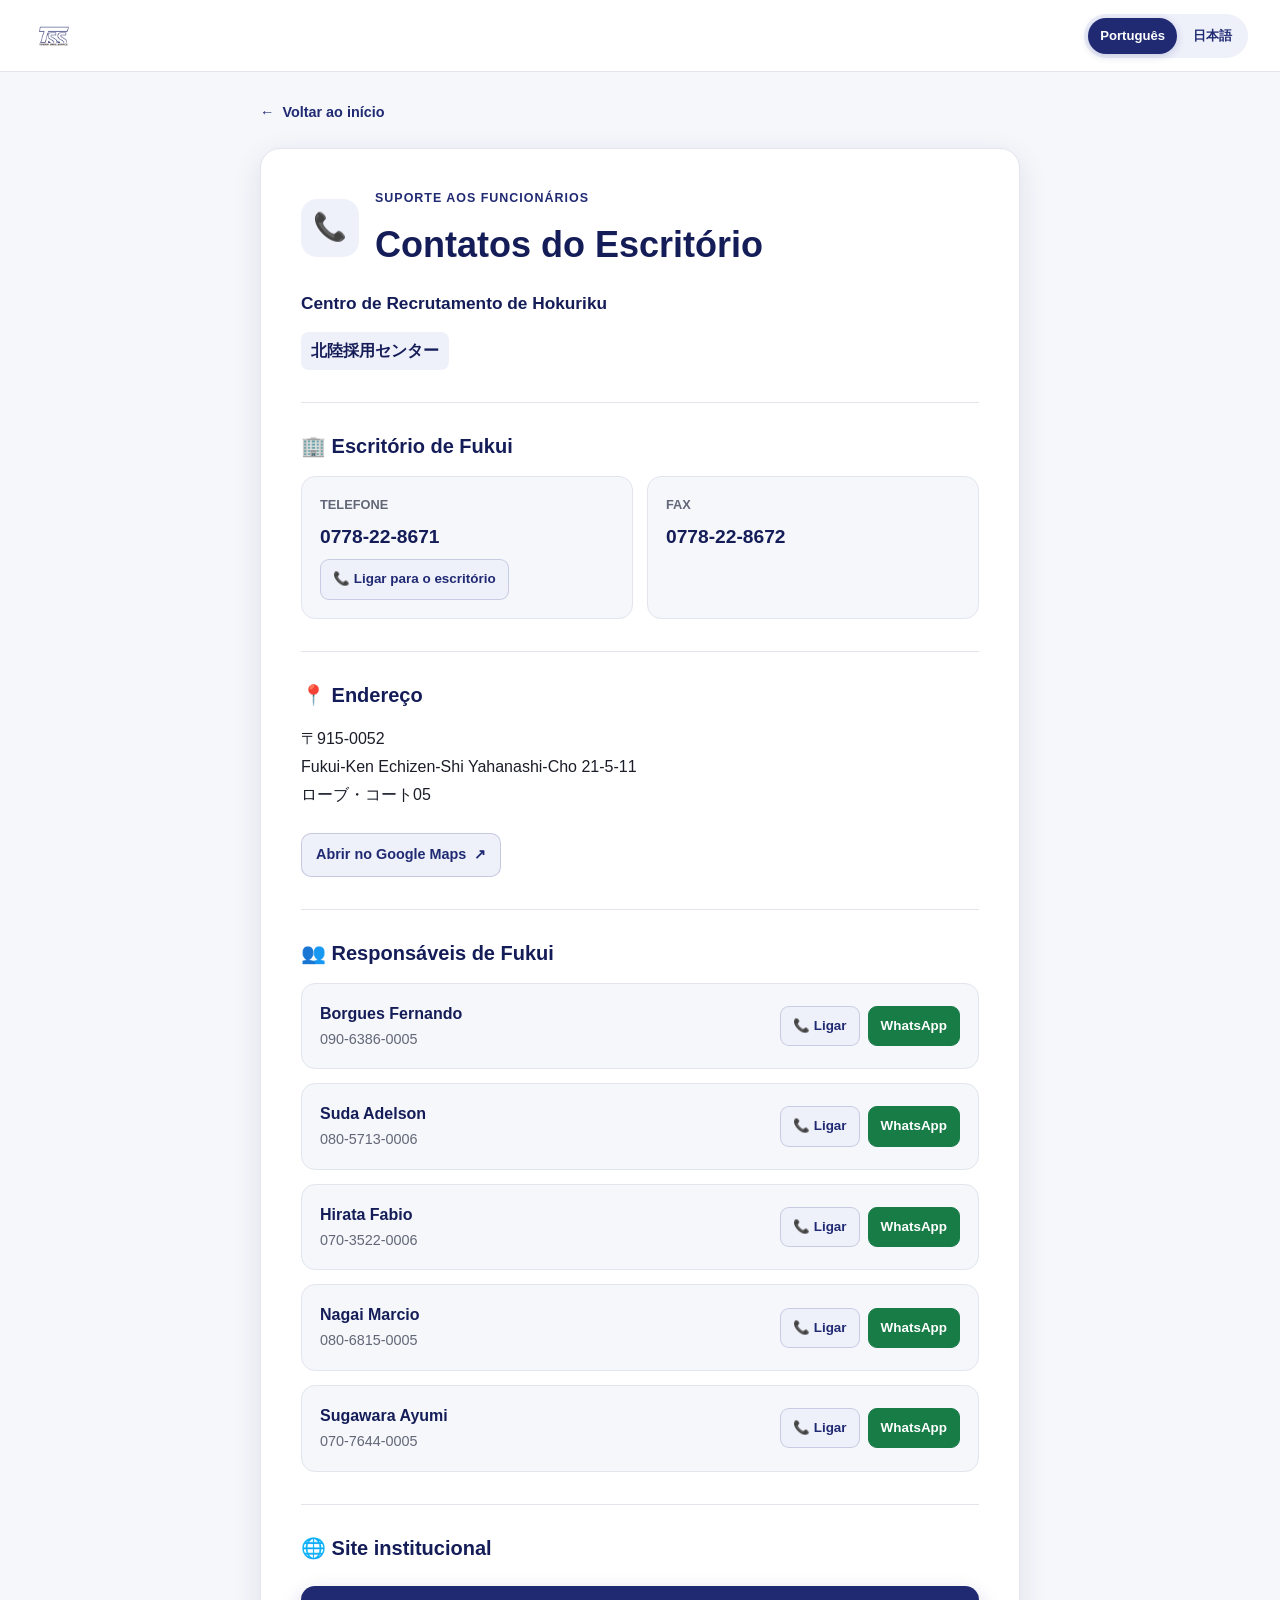
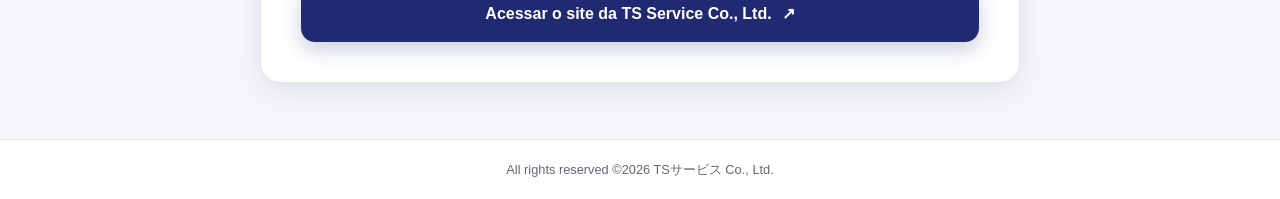
==== pages/contatos.html @ bd1fccc5 "Adiciona pagina de contatos do escritorio" ====
<!DOCTYPE html>
<html lang="pt-BR">
<head>
  <meta charset="UTF-8">
  <meta name="viewport" content="width=device-width, initial-scale=1.0">
  <meta name="robots" content="noindex, nofollow">

  <meta name="theme-color" content="#202a73">
  <meta
    name="description"
    content="Contatos do Centro de Recrutamento de Hokuriku"
  >

  <title>Contatos do Escritório | TS Service Fukui</title>

  <link rel="manifest" href="../manifest.webmanifest">
  <link rel="stylesheet" href="../css/styles.css">
</head>

<body
  data-title-pt="Contatos do Escritório | TS Service Fukui"
  data-title-ja="北陸採用センター連絡先 | TSサービス福井"
>
  <header class="site-header">
    <a class="brand" href="../index.html" aria-label="Portal TS Service Fukui">
      <img
        src="../assets/images/logo.png"
        alt="TS Service"
        class="brand-logo"
      >
    </a>

    <div class="language-selector" aria-label="Seleção de idioma">
      <button
        type="button"
        class="language-button is-active"
        data-language="pt"
      >
        Português
      </button>

      <button
        type="button"
        class="language-button"
        data-language="ja"
      >
        日本語
      </button>
    </div>
  </header>

  <main class="main-content article-page">
    <a class="back-link" href="../index.html">
      <span aria-hidden="true">←</span>
      <span
        data-pt="Voltar ao início"
        data-ja="トップページに戻る"
      >
        Voltar ao início
      </span>
    </a>

    <div data-lang-section="pt">
      <article class="article">
        <header class="article-header">
          <span class="article-icon" aria-hidden="true">📞</span>

          <div>
            <p class="article-label">Suporte aos funcionários</p>
            <h1>Contatos do Escritório</h1>
          </div>
        </header>

        <p class="article-introduction">
          Centro de Recrutamento de Hokuriku
        </p>

        <p class="japanese-term" lang="ja">北陸採用センター</p>

        <section class="content-section">
          <h2>🏢 Escritório de Fukui</h2>

          <div class="contact-grid">
            <div class="contact-card">
              <span class="contact-label">Telefone</span>
              <strong>0778-22-8671</strong>

              <a class="contact-action" href="tel:+81778228671">
                📞 Ligar para o escritório
              </a>
            </div>

            <div class="contact-card">
              <span class="contact-label">Fax</span>
              <strong>0778-22-8672</strong>
            </div>
          </div>
        </section>

        <section class="content-section">
          <h2>📍 Endereço</h2>

          <address class="office-address">
            〒915-0052<br>
            Fukui-Ken Echizen-Shi Yahanashi-Cho 21-5-11<br>
            ローブ・コート05
          </address>

          <a
            class="secondary-action"
            href="https://maps.app.goo.gl/MHJoUsSufLxQ39LE6"
            target="_blank"
            rel="noopener noreferrer"
          >
            Abrir no Google Maps
            <span aria-hidden="true">↗</span>
          </a>
        </section>

        <section class="content-section">
          <h2>👥 Responsáveis de Fukui</h2>

          <div class="responsible-list">
            <div class="responsible-card">
              <div>
                <strong>Borgues Fernando</strong>
                <span>090-6386-0005</span>
              </div>

              <div class="contact-actions">
                <a
                  class="contact-action"
                  href="tel:+819063860005"
                  aria-label="Ligar para Borgues Fernando"
                >
                  📞 Ligar
                </a>

                <a
                  class="contact-action whatsapp-action"
                  href="https://wa.me/819063860005"
                  target="_blank"
                  rel="noopener noreferrer"
                  aria-label="Enviar WhatsApp para Borgues Fernando"
                >
                  WhatsApp
                </a>
              </div>
            </div>

            <div class="responsible-card">
              <div>
                <strong>Suda Adelson</strong>
                <span>080-5713-0006</span>
              </div>

              <div class="contact-actions">
                <a
                  class="contact-action"
                  href="tel:+818057130006"
                  aria-label="Ligar para Suda Adelson"
                >
                  📞 Ligar
                </a>

                <a
                  class="contact-action whatsapp-action"
                  href="https://wa.me/818057130006"
                  target="_blank"
                  rel="noopener noreferrer"
                  aria-label="Enviar WhatsApp para Suda Adelson"
                >
                  WhatsApp
                </a>
              </div>
            </div>

            <div class="responsible-card">
              <div>
                <strong>Hirata Fabio</strong>
                <span>070-3522-0006</span>
              </div>

              <div class="contact-actions">
                <a
                  class="contact-action"
                  href="tel:+817035220006"
                  aria-label="Ligar para Hirata Fabio"
                >
                  📞 Ligar
                </a>

                <a
                  class="contact-action whatsapp-action"
                  href="https://wa.me/817035220006"
                  target="_blank"
                  rel="noopener noreferrer"
                  aria-label="Enviar WhatsApp para Hirata Fabio"
                >
                  WhatsApp
                </a>
              </div>
            </div>

            <div class="responsible-card">
              <div>
                <strong>Nagai Marcio</strong>
                <span>080-6815-0005</span>
              </div>

              <div class="contact-actions">
                <a
                  class="contact-action"
                  href="tel:+818068150005"
                  aria-label="Ligar para Nagai Marcio"
                >
                  📞 Ligar
                </a>

                <a
                  class="contact-action whatsapp-action"
                  href="https://wa.me/818068150005"
                  target="_blank"
                  rel="noopener noreferrer"
                  aria-label="Enviar WhatsApp para Nagai Marcio"
                >
                  WhatsApp
                </a>
              </div>
            </div>

            <div class="responsible-card">
              <div>
                <strong>Sugawara Ayumi</strong>
                <span>070-7644-0005</span>
              </div>

              <div class="contact-actions">
                <a
                  class="contact-action"
                  href="tel:+817076440005"
                  aria-label="Ligar para Sugawara Ayumi"
                >
                  📞 Ligar
                </a>

                <a
                  class="contact-action whatsapp-action"
                  href="https://wa.me/817076440005"
                  target="_blank"
                  rel="noopener noreferrer"
                  aria-label="Enviar WhatsApp para Sugawara Ayumi"
                >
                  WhatsApp
                </a>
              </div>
            </div>
          </div>
        </section>

        <section class="content-section">
          <h2>🌐 Site institucional</h2>

          <a
            class="primary-action"
            href="https://tsservice.co.jp/"
            target="_blank"
            rel="noopener noreferrer"
          >
            Acessar o site da TS Service Co., Ltd.
            <span aria-hidden="true">↗</span>
          </a>
        </section>
      </article>
    </div>

    <div data-lang-section="ja" hidden>
      <article class="article">
        <header class="article-header">
          <span class="article-icon" aria-hidden="true">📞</span>

          <div>
            <p class="article-label">従業員サポート</p>
            <h1>北陸採用センター連絡先</h1>
          </div>
        </header>

        <p class="article-introduction">TSサービス株式会社 北陸採用センター</p>

        <section class="content-section">
          <h2>🏢 福井事務所</h2>

          <div class="contact-grid">
            <div class="contact-card">
              <span class="contact-label">電話</span>
              <strong>0778-22-8671</strong>

              <a class="contact-action" href="tel:+81778228671">
                📞 事務所へ電話する
              </a>
            </div>

            <div class="contact-card">
              <span class="contact-label">FAX</span>
              <strong>0778-22-8672</strong>
            </div>
          </div>
        </section>

        <section class="content-section">
          <h2>📍 所在地</h2>

          <address class="office-address">
            〒915-0052<br>
            福井県越前市矢放町21-5-11<br>
            ローブ・コート05
          </address>

          <a
            class="secondary-action"
            href="https://maps.app.goo.gl/MHJoUsSufLxQ39LE6"
            target="_blank"
            rel="noopener noreferrer"
          >
            Googleマップで開く
            <span aria-hidden="true">↗</span>
          </a>
        </section>

        <section class="content-section">
          <h2>👥 福井担当者</h2>

          <div class="responsible-list">
            <div class="responsible-card">
              <div>
                <strong>ボルゲス フェルナンド</strong>
                <span>090-6386-0005</span>
              </div>

              <div class="contact-actions">
                <a class="contact-action" href="tel:+819063860005">
                  📞 電話
                </a>

                <a
                  class="contact-action whatsapp-action"
                  href="https://wa.me/819063860005"
                  target="_blank"
                  rel="noopener noreferrer"
                >
                  WhatsApp
                </a>
              </div>
            </div>

            <div class="responsible-card">
              <div>
                <strong>須田 アデルソン</strong>
                <span>080-5713-0006</span>
              </div>

              <div class="contact-actions">
                <a class="contact-action" href="tel:+818057130006">
                  📞 電話
                </a>

                <a
                  class="contact-action whatsapp-action"
                  href="https://wa.me/818057130006"
                  target="_blank"
                  rel="noopener noreferrer"
                >
                  WhatsApp
                </a>
              </div>
            </div>

            <div class="responsible-card">
              <div>
                <strong>平田 ファビオ</strong>
                <span>070-3522-0006</span>
              </div>

              <div class="contact-actions">
                <a class="contact-action" href="tel:+817035220006">
                  📞 電話
                </a>

                <a
                  class="contact-action whatsapp-action"
                  href="https://wa.me/817035220006"
                  target="_blank"
                  rel="noopener noreferrer"
                >
                  WhatsApp
                </a>
              </div>
            </div>

            <div class="responsible-card">
              <div>
                <strong>長井 マルシオ</strong>
                <span>080-6815-0005</span>
              </div>

              <div class="contact-actions">
                <a class="contact-action" href="tel:+818068150005">
                  📞 電話
                </a>

                <a
                  class="contact-action whatsapp-action"
                  href="https://wa.me/818068150005"
                  target="_blank"
                  rel="noopener noreferrer"
                >
                  WhatsApp
                </a>
              </div>
            </div>

            <div class="responsible-card">
              <div>
                <strong>菅原 アユミ</strong>
                <span>070-7644-0005</span>
              </div>

              <div class="contact-actions">
                <a class="contact-action" href="tel:+817076440005">
                  📞 電話
                </a>

                <a
                  class="contact-action whatsapp-action"
                  href="https://wa.me/817076440005"
                  target="_blank"
                  rel="noopener noreferrer"
                >
                  WhatsApp
                </a>
              </div>
            </div>
          </div>
        </section>

        <section class="content-section">
          <h2>🌐 会社ウェブサイト</h2>

          <a
            class="primary-action"
            href="https://tsservice.co.jp/"
            target="_blank"
            rel="noopener noreferrer"
          >
            TSサービス株式会社公式サイトを開く
            <span aria-hidden="true">↗</span>
          </a>
        </section>
      </article>
    </div>
  </main>

  <footer class="site-footer">
    <p>All rights reserved ©2026 TSサービス Co., Ltd.</p>
  </footer>

  <script src="../js/app.js"></script>
</body>
</html>
---- css/styles.css ----
:root {
  --color-primary: #202a73;
  --color-primary-dark: #151d58;
  --color-primary-soft: #eef0fa;
  --color-background: #f5f7fb;
  --color-surface: #ffffff;
  --color-text: #1b1d29;
  --color-text-soft: #626777;
  --color-border: #e2e5ee;
  --color-shadow: rgba(25, 32, 80, 0.1);

  --content-width: 760px;
  --border-radius: 16px;
}

* {
  box-sizing: border-box;
}

html {
  min-height: 100%;
  background: var(--color-background);
}

body {
  min-height: 100vh;
  margin: 0;
  display: flex;
  flex-direction: column;
  color: var(--color-text);
  background: var(--color-background);
  font-family:
    Inter,
    "Noto Sans JP",
    "Yu Gothic",
    "Hiragino Kaku Gothic ProN",
    "Segoe UI",
    sans-serif;
  line-height: 1.5;
}

button,
a {
  -webkit-tap-highlight-color: transparent;
}

.site-header {
  min-height: 72px;
  padding: 12px 20px;
  display: flex;
  align-items: center;
  justify-content: space-between;
  gap: 16px;
  background: var(--color-surface);
  border-bottom: 1px solid var(--color-border);
}

.brand {
  display: inline-flex;
  align-items: center;
}

.brand-logo {
  display: block;
  width: auto;
  height: 44px;
  object-fit: contain;
}

.language-selector {
  padding: 4px;
  display: flex;
  flex-shrink: 0;
  gap: 4px;
  background: var(--color-primary-soft);
  border-radius: 999px;
}

.language-button {
  min-height: 36px;
  padding: 6px 12px;
  border: 0;
  border-radius: 999px;
  color: var(--color-primary);
  background: transparent;
  font: inherit;
  font-size: 0.82rem;
  font-weight: 700;
  cursor: pointer;
}

.language-button.is-active {
  color: #ffffff;
  background: var(--color-primary);
  box-shadow: 0 2px 8px rgba(32, 42, 115, 0.2);
}

.main-content {
  width: min(100% - 32px, var(--content-width));
  margin: 0 auto;
  padding: 48px 0 56px;
  flex: 1;
}

.hero {
  margin-bottom: 32px;
  text-align: center;
}

.hero-label {
  margin: 0 0 8px;
  color: var(--color-primary);
  font-size: 0.85rem;
  font-weight: 800;
  letter-spacing: 0.08em;
  text-transform: uppercase;
}

.hero h1 {
  margin: 0;
  color: var(--color-primary-dark);
  font-size: clamp(1.9rem, 6vw, 2.7rem);
  line-height: 1.15;
}

.hero-description {
  margin: 14px auto 0;
  color: var(--color-text-soft);
  font-size: 1rem;
}

.services {
  display: grid;
  gap: 14px;
}

.service-card {
  min-height: 88px;
  padding: 16px;
  display: grid;
  grid-template-columns: 48px 1fr auto;
  align-items: center;
  gap: 14px;
  color: var(--color-text);
  background: var(--color-surface);
  border: 1px solid var(--color-border);
  border-radius: var(--border-radius);
  box-shadow: 0 6px 24px var(--color-shadow);
  text-decoration: none;
  transition:
    transform 160ms ease,
    border-color 160ms ease,
    box-shadow 160ms ease;
}

.service-card:hover {
  transform: translateY(-2px);
  border-color: rgba(32, 42, 115, 0.35);
  box-shadow: 0 10px 28px rgba(25, 32, 80, 0.15);
}

.service-card:active {
  transform: scale(0.99);
}

.service-card:focus-visible,
.language-button:focus-visible {
  outline: 3px solid rgba(32, 42, 115, 0.3);
  outline-offset: 3px;
}

.service-icon {
  width: 48px;
  height: 48px;
  display: grid;
  place-items: center;
  background: var(--color-primary-soft);
  border-radius: 14px;
  font-size: 1.45rem;
}

.service-content {
  min-width: 0;
  display: flex;
  flex-direction: column;
  gap: 3px;
}

.service-content strong {
  color: var(--color-primary-dark);
  font-size: 1rem;
  line-height: 1.3;
}

.service-content small {
  color: var(--color-text-soft);
  font-size: 0.82rem;
  line-height: 1.35;
}

.service-arrow {
  color: var(--color-primary);
  font-size: 1.7rem;
  font-weight: 400;
}

.site-footer {
  padding: 20px;
  color: var(--color-text-soft);
  background: var(--color-surface);
  border-top: 1px solid var(--color-border);
  text-align: center;
  font-size: 0.8rem;
}

.site-footer p {
  margin: 0;
}

@media (min-width: 720px) {
  .site-header {
    padding-right: 32px;
    padding-left: 32px;
  }

  .main-content {
    padding-top: 64px;
  }

  .services {
    grid-template-columns: repeat(2, minmax(0, 1fr));
  }

  .service-card:last-child {
    grid-column: 1 / -1;
  }
}

@media (max-width: 480px) {
  .site-header {
    align-items: flex-start;
  }

  .brand-logo {
    height: 38px;
  }

  .language-button {
    padding-right: 9px;
    padding-left: 9px;
    font-size: 0.74rem;
  }

  .main-content {
    width: min(100% - 24px, var(--content-width));
    padding-top: 36px;
  }

  .service-card {
    min-height: 82px;
    padding: 14px;
    grid-template-columns: 44px 1fr auto;
    gap: 12px;
  }

  .service-icon {
    width: 44px;
    height: 44px;
    border-radius: 12px;
    font-size: 1.3rem;
  }
}

@media (prefers-reduced-motion: reduce) {
  *,
  *::before,
  *::after {
    scroll-behavior: auto !important;
    transition: none !important;
  }
}

/* Páginas explicativas */

.article-page {
  padding-top: 28px;
}

.back-link {
  width: fit-content;
  margin-bottom: 24px;
  display: inline-flex;
  align-items: center;
  gap: 8px;
  color: var(--color-primary);
  font-size: 0.9rem;
  font-weight: 700;
  text-decoration: none;
}

.back-link:hover {
  text-decoration: underline;
}

.article {
  padding: clamp(20px, 5vw, 40px);
  background: var(--color-surface);
  border: 1px solid var(--color-border);
  border-radius: 20px;
  box-shadow: 0 8px 30px var(--color-shadow);
}

.article-header {
  margin-bottom: 24px;
  display: flex;
  align-items: center;
  gap: 16px;
}

.article-icon {
  width: 58px;
  height: 58px;
  display: grid;
  flex: 0 0 58px;
  place-items: center;
  background: var(--color-primary-soft);
  border-radius: 16px;
  font-size: 1.7rem;
}

.article-label {
  margin: 0 0 4px;
  color: var(--color-primary);
  font-size: 0.78rem;
  font-weight: 800;
  letter-spacing: 0.08em;
  text-transform: uppercase;
}

.article h1 {
  margin: 0;
  color: var(--color-primary-dark);
  font-size: clamp(1.6rem, 5vw, 2.25rem);
  line-height: 1.2;
}

.article h2 {
  margin: 0 0 16px;
  color: var(--color-primary-dark);
  font-size: 1.25rem;
  line-height: 1.35;
}

.article h3 {
  margin: 0 0 10px;
  color: var(--color-text);
  font-size: 1.05rem;
  line-height: 1.4;
}

.article p {
  margin: 0 0 16px;
}

.article-introduction {
  color: var(--color-primary-dark);
  font-size: 1.08rem;
  font-weight: 650;
}

.content-section {
  margin-top: 32px;
  padding-top: 30px;
  border-top: 1px solid var(--color-border);
}

.notice {
  margin: 28px 0;
  padding: 20px;
  border: 1px solid;
  border-radius: 14px;
}

.notice h2 {
  font-size: 1.05rem;
}

.notice p:last-child {
  margin-bottom: 0;
}

.notice-danger {
  color: #651e27;
  background: #fff3f4;
  border-color: #efb8be;
}

.notice-danger h2 {
  color: #8b1f2d;
}

.notice-google {
  color: #25345d;
  background: #f0f5ff;
  border-color: #bfd0f5;
}

.notice-google h2 {
  color: #1b3f88;
}

.check-list {
  margin: 16px 0 0;
  padding: 0;
  display: grid;
  gap: 12px;
  list-style: none;
}

.check-list li {
  position: relative;
  padding-left: 28px;
}

.check-list li::before {
  position: absolute;
  top: 0;
  left: 0;
  color: var(--color-primary);
  content: "✓";
  font-weight: 900;
}

.step-list {
  margin: 20px 0 0;
  padding: 0;
  display: grid;
  gap: 18px;
  list-style: none;
}

.step-list > li {
  padding: 20px;
  display: grid;
  grid-template-columns: 38px 1fr;
  gap: 14px;
  background: var(--color-background);
  border: 1px solid var(--color-border);
  border-radius: 14px;
}

.step-list p:last-child {
  margin-bottom: 0;
}

.step-number {
  width: 38px;
  height: 38px;
  display: grid;
  place-items: center;
  color: #ffffff;
  background: var(--color-primary);
  border-radius: 50%;
  font-weight: 800;
}

.japanese-term {
  width: fit-content;
  padding: 7px 10px;
  color: var(--color-primary-dark);
  background: var(--color-primary-soft);
  border-radius: 8px;
  font-weight: 700;
}

.title-japanese {
  margin-top: 4px;
  display: block;
  color: var(--color-text-soft);
  font-size: 0.9em;
  font-weight: 600;
}

.instruction-image {
  margin: 24px 0 0;
  padding: 12px;
  overflow: hidden;
  background: var(--color-background);
  border: 1px solid var(--color-border);
  border-radius: 14px;
}

.instruction-image img {
  width: 100%;
  height: auto;
  display: block;
  border-radius: 9px;
}

.instruction-image figcaption {
  padding: 12px 4px 2px;
  color: var(--color-text-soft);
  font-size: 0.84rem;
  text-align: center;
}

.primary-action {
  min-height: 56px;
  margin-top: 24px;
  padding: 14px 20px;
  display: flex;
  align-items: center;
  justify-content: center;
  gap: 10px;
  color: #ffffff;
  background: var(--color-primary);
  border-radius: 14px;
  box-shadow: 0 8px 20px rgba(32, 42, 115, 0.22);
  font-size: 1rem;
  font-weight: 800;
  text-align: center;
  text-decoration: none;
  transition:
    transform 160ms ease,
    background-color 160ms ease;
}

.primary-action:hover {
  background: var(--color-primary-dark);
  transform: translateY(-2px);
}

.primary-action:active {
  transform: scale(0.99);
}

.primary-action:focus-visible,
.back-link:focus-visible {
  outline: 3px solid rgba(32, 42, 115, 0.3);
  outline-offset: 3px;
}

@media (max-width: 480px) {
  .article-page {
    padding-top: 20px;
  }

  .article {
    padding: 20px 16px;
    border-radius: 16px;
  }

  .article-header {
    align-items: flex-start;
  }

  .article-icon {
    width: 50px;
    height: 50px;
    flex-basis: 50px;
    border-radius: 14px;
    font-size: 1.45rem;
  }

  .notice {
    padding: 17px 15px;
  }

  .step-list > li {
    padding: 16px 14px;
    grid-template-columns: 34px 1fr;
    gap: 11px;
  }

  .step-number {
    width: 34px;
    height: 34px;
  }
}

.secondary-action {
  width: fit-content;
  min-height: 44px;
  margin-top: 8px;
  padding: 10px 14px;
  display: inline-flex;
  align-items: center;
  justify-content: center;
  gap: 8px;
  color: var(--color-primary);
  background: var(--color-primary-soft);
  border: 1px solid rgba(32, 42, 115, 0.2);
  border-radius: 10px;
  font-size: 0.9rem;
  font-weight: 750;
  text-decoration: none;
}

.secondary-action:hover {
  background: #e2e6f7;
}

.secondary-action:focus-visible {
  outline: 3px solid rgba(32, 42, 115, 0.3);
  outline-offset: 3px;
}

[hidden] {
  display: none !important;
}

.connection-banner {
  position: fixed;
  right: 16px;
  bottom: 16px;
  left: 16px;
  z-index: 1000;
  max-width: 680px;
  margin: 0 auto;
  padding: 13px 18px;
  color: #5d4300;
  background: #fff4c7;
  border: 1px solid #e4c765;
  border-radius: 12px;
  box-shadow: 0 8px 28px rgba(45, 36, 5, 0.18);
  font-size: 0.9rem;
  font-weight: 700;
  text-align: center;
}

/* Página de contatos */

.contact-grid {
  display: grid;
  gap: 14px;
}

.contact-card,
.responsible-card {
  padding: 18px;
  background: var(--color-background);
  border: 1px solid var(--color-border);
  border-radius: 14px;
}

.contact-card {
  display: flex;
  flex-direction: column;
  align-items: flex-start;
  gap: 8px;
}

.contact-label {
  color: var(--color-text-soft);
  font-size: 0.8rem;
  font-weight: 750;
  text-transform: uppercase;
}

.contact-card strong {
  color: var(--color-primary-dark);
  font-size: 1.2rem;
}

.responsible-list {
  display: grid;
  gap: 14px;
}

.responsible-card {
  display: flex;
  align-items: center;
  justify-content: space-between;
  gap: 18px;
}

.responsible-card > div:first-child {
  min-width: 0;
  display: flex;
  flex-direction: column;
  gap: 3px;
}

.responsible-card strong {
  color: var(--color-primary-dark);
}

.responsible-card span {
  color: var(--color-text-soft);
  font-size: 0.9rem;
}

.contact-actions {
  display: flex;
  flex-shrink: 0;
  gap: 8px;
}

.contact-action {
  min-height: 40px;
  padding: 9px 12px;
  display: inline-flex;
  align-items: center;
  justify-content: center;
  gap: 5px;
  color: var(--color-primary);
  background: var(--color-primary-soft);
  border: 1px solid rgba(32, 42, 115, 0.18);
  border-radius: 9px;
  font-size: 0.84rem;
  font-weight: 750;
  text-decoration: none;
}

.contact-action:hover {
  background: #e2e6f7;
}

.whatsapp-action {
  color: #ffffff;
  background: #187c47;
  border-color: #187c47;
}

.whatsapp-action:hover {
  background: #12683a;
}

.contact-action:focus-visible {
  outline: 3px solid rgba(32, 42, 115, 0.3);
  outline-offset: 3px;
}

.office-address {
  margin-bottom: 16px;
  color: var(--color-text);
  font-size: 1rem;
  font-style: normal;
  line-height: 1.75;
}

@media (min-width: 600px) {
  .contact-grid {
    grid-template-columns: repeat(2, minmax(0, 1fr));
  }
}

@media (max-width: 580px) {
  .responsible-card {
    align-items: stretch;
    flex-direction: column;
  }

  .contact-actions {
    width: 100%;
  }

  .contact-actions .contact-action {
    flex: 1;
  }
}
/* Acesso aos contatos na página inicial */

.support-section {
  margin-top: 34px;
  padding-top: 28px;
  border-top: 1px solid var(--color-border);
}

.support-label {
  margin: 0 0 10px;
  color: var(--color-text-soft);
  font-size: 0.82rem;
  font-weight: 750;
  text-transform: uppercase;
}

.support-card {
  min-height: 76px;
  padding: 15px 17px;
  display: grid;
  grid-template-columns: 44px 1fr auto;
  align-items: center;
  gap: 13px;
  color: var(--color-text);
  background: var(--color-primary-soft);
  border: 1px solid rgba(32, 42, 115, 0.18);
  border-radius: 14px;
  text-decoration: none;
}

.support-card:hover {
  border-color: rgba(32, 42, 115, 0.4);
}

.support-icon {
  width: 44px;
  height: 44px;
  display: grid;
  place-items: center;
  background: #ffffff;
  border-radius: 12px;
  font-size: 1.3rem;
}

.support-card > span:nth-child(2) {
  min-width: 0;
  display: flex;
  flex-direction: column;
  gap: 3px;
}

.support-card strong {
  color: var(--color-primary-dark);
}

.support-card small {
  color: var(--color-text-soft);
  font-size: 0.8rem;
}

.support-card:focus-visible {
  outline: 3px solid rgba(32, 42, 115, 0.3);
  outline-offset: 3px;
}
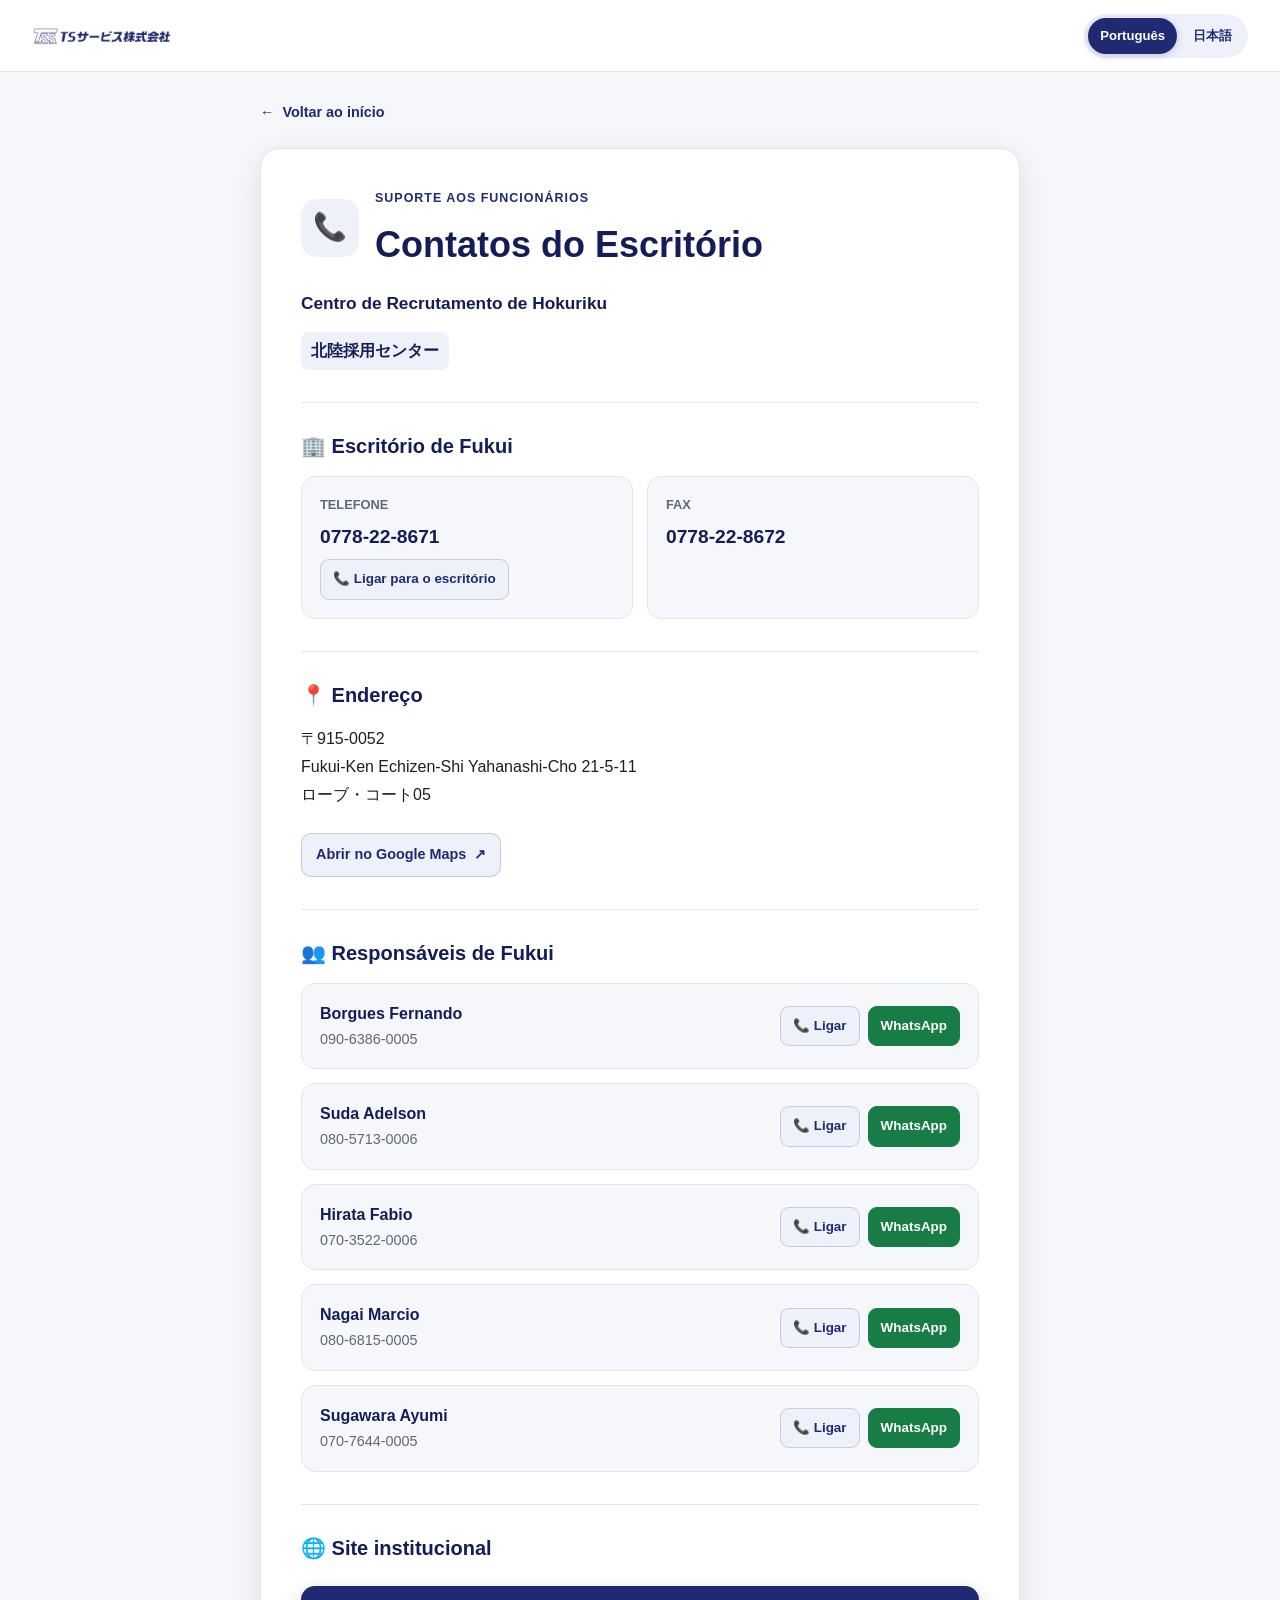
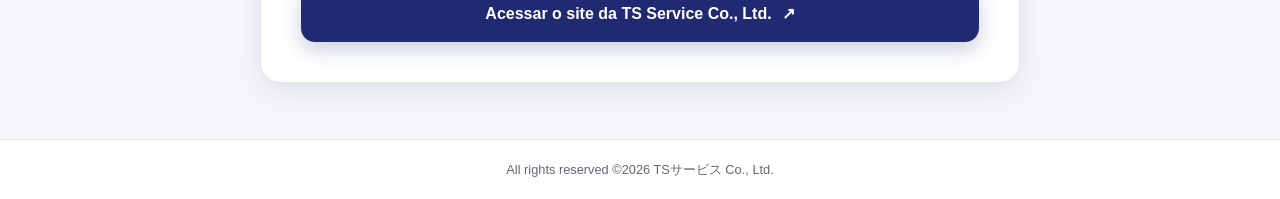
==== commit fc39a1a9: "Alteracao na logo para horizontal nas demais paginas" ====
--- a/pages/contatos.html
+++ b/pages/contatos.html
@@ -24,7 +24,7 @@
   <header class="site-header">
     <a class="brand" href="../index.html" aria-label="Portal TS Service Fukui">
       <img
-        src="../assets/images/logo.png"
+        src="../assets/images/logo-horizontal.png"
         alt="TS Service"
         class="brand-logo"
       >
--- a/css/styles.css
+++ b/css/styles.css
@@ -62,8 +62,9 @@
 
 .brand-logo {
   display: block;
-  width: auto;
-  height: 44px;
+  width: min(140px, calc(100vw - 140px));
+  height: auto;
+  max-height: 55px;
   object-fit: contain;
 }
 
@@ -822,4 +823,296 @@
 .support-card:focus-visible {
   outline: 3px solid rgba(32, 42, 115, 0.3);
   outline-offset: 3px;
+}
+/* Instalação da PWA */
+
+.install-card {
+  width: 100%;
+  margin-top: 12px;
+  font: inherit;
+  text-align: left;
+  cursor: pointer;
+}
+
+.install-modal {
+  position: fixed;
+  inset: 0;
+  z-index: 2000;
+  display: grid;
+  place-items: center;
+  padding: 20px;
+}
+
+.install-backdrop {
+  position: absolute;
+  inset: 0;
+  background: rgba(12, 16, 42, 0.62);
+  backdrop-filter: blur(3px);
+}
+
+.install-dialog {
+  position: relative;
+  z-index: 1;
+  width: min(100%, 480px);
+  max-height: min(720px, calc(100vh - 40px));
+  padding: 28px;
+  overflow-y: auto;
+  background: var(--color-surface);
+  border-radius: 20px;
+  box-shadow: 0 20px 60px rgba(12, 16, 42, 0.3);
+}
+
+.install-dialog-icon {
+  width: 54px;
+  height: 54px;
+  margin-bottom: 16px;
+  display: grid;
+  place-items: center;
+  background: var(--color-primary-soft);
+  border-radius: 15px;
+  font-size: 1.6rem;
+}
+
+.install-dialog h2 {
+  margin: 0 38px 18px 0;
+  color: var(--color-primary-dark);
+  font-size: 1.45rem;
+  line-height: 1.25;
+}
+
+.install-close {
+  position: absolute;
+  top: 16px;
+  right: 16px;
+  width: 38px;
+  height: 38px;
+  display: grid;
+  place-items: center;
+  color: var(--color-text-soft);
+  background: var(--color-background);
+  border: 1px solid var(--color-border);
+  border-radius: 50%;
+  font-size: 1.55rem;
+  line-height: 1;
+  cursor: pointer;
+}
+
+.install-instructions {
+  color: var(--color-text);
+}
+
+.install-instructions p {
+  margin: 0 0 16px;
+}
+
+.install-instructions ol {
+  margin: 0;
+  padding-left: 24px;
+  display: grid;
+  gap: 12px;
+}
+
+.install-instructions li {
+  padding-left: 4px;
+}
+
+.install-instructions strong {
+  color: var(--color-primary-dark);
+}
+
+.copy-link-button {
+  margin-top: 20px;
+  font-family: inherit;
+  cursor: pointer;
+}
+
+body.modal-open {
+  overflow: hidden;
+}
+
+@media (max-width: 480px) {
+  .install-modal {
+    padding: 12px;
+    align-items: end;
+  }
+
+  .install-dialog {
+    width: 100%;
+    max-height: calc(100vh - 24px);
+    padding: 24px 20px;
+    border-radius: 20px 20px 14px 14px;
+  }
+}
+.copy-success {
+  margin-top: 16px !important;
+  padding: 10px 12px;
+  color: #175b36;
+  background: #eaf8f0;
+  border: 1px solid #a9d9bc;
+  border-radius: 9px;
+  font-size: 0.88rem;
+  font-weight: 700;
+}
+
+.notice-privacy {
+  color: #234d3a;
+  background: #edf8f2;
+  border-color: #b8ddc9;
+}
+
+.notice-privacy h2 {
+  color: #17633e;
+}
+
+/* Aviso temporário de instalação */
+
+.install-toast {
+  position: fixed;
+  right: 16px;
+  bottom: calc(16px + env(safe-area-inset-bottom));
+  z-index: 1500;
+  width: min(calc(100% - 32px), 420px);
+  display: grid;
+  grid-template-columns: 1fr auto;
+  align-items: start;
+  overflow: hidden;
+  background: var(--color-surface);
+  border: 1px solid rgba(32, 42, 115, 0.22);
+  border-radius: 16px;
+  box-shadow: 0 16px 45px rgba(12, 16, 42, 0.24);
+  animation: install-toast-enter 280ms ease-out;
+}
+
+.install-toast-action {
+  min-width: 0;
+  padding: 16px;
+  display: grid;
+  grid-template-columns: 44px 1fr;
+  align-items: center;
+  gap: 12px;
+  color: var(--color-text);
+  background: transparent;
+  border: 0;
+  font: inherit;
+  text-align: left;
+  cursor: pointer;
+}
+
+.install-toast-icon {
+  width: 44px;
+  height: 44px;
+  display: grid;
+  place-items: center;
+  background: var(--color-primary-soft);
+  border-radius: 12px;
+  font-size: 1.35rem;
+}
+
+.install-toast-content {
+  min-width: 0;
+  display: flex;
+  flex-direction: column;
+  gap: 3px;
+}
+
+.install-toast-content strong {
+  color: var(--color-primary-dark);
+  font-size: 0.95rem;
+}
+
+.install-toast-content small {
+  color: var(--color-text-soft);
+  font-size: 0.78rem;
+  line-height: 1.35;
+}
+
+.install-toast-link {
+  margin-top: 3px;
+  color: var(--color-primary);
+  font-size: 0.8rem;
+  font-weight: 800;
+}
+
+.install-toast-close {
+  width: 38px;
+  height: 38px;
+  margin: 8px 8px 0 0;
+  display: grid;
+  place-items: center;
+  color: var(--color-text-soft);
+  background: transparent;
+  border: 0;
+  border-radius: 50%;
+  font-size: 1.35rem;
+  cursor: pointer;
+}
+
+.install-toast-close:hover {
+  background: var(--color-background);
+}
+
+.install-toast-action:focus-visible,
+.install-toast-close:focus-visible {
+  outline: 3px solid rgba(32, 42, 115, 0.3);
+  outline-offset: -3px;
+}
+
+@keyframes install-toast-enter {
+  from {
+    opacity: 0;
+    transform: translateY(18px);
+  }
+
+  to {
+    opacity: 1;
+    transform: translateY(0);
+  }
+}
+
+@media (max-width: 480px) {
+  .install-toast {
+    right: 12px;
+    bottom: calc(12px + env(safe-area-inset-bottom));
+    width: calc(100% - 24px);
+  }
+
+  .install-toast-action {
+    padding: 14px 12px;
+    grid-template-columns: 40px 1fr;
+    gap: 10px;
+  }
+
+  .install-toast-icon {
+    width: 40px;
+    height: 40px;
+  }
+}
+
+.safari-menu-guide {
+  margin: 0 0 20px;
+  padding: 14px;
+  display: grid;
+  grid-template-columns: 52px 1fr;
+  align-items: center;
+  gap: 12px;
+  color: var(--color-text);
+  background: var(--color-primary-soft);
+  border: 1px solid rgba(32, 42, 115, 0.16);
+  border-radius: 12px;
+  font-size: 0.88rem;
+  line-height: 1.45;
+}
+
+.safari-menu-example {
+  width: 52px;
+  height: 42px;
+  display: grid;
+  place-items: center;
+  color: #0878ff;
+  background: #ffffff;
+  border-radius: 12px;
+  box-shadow: 0 3px 12px rgba(20, 40, 90, 0.12);
+  font-size: 1.25rem;
+  font-weight: 900;
+  letter-spacing: 2px;
 }
